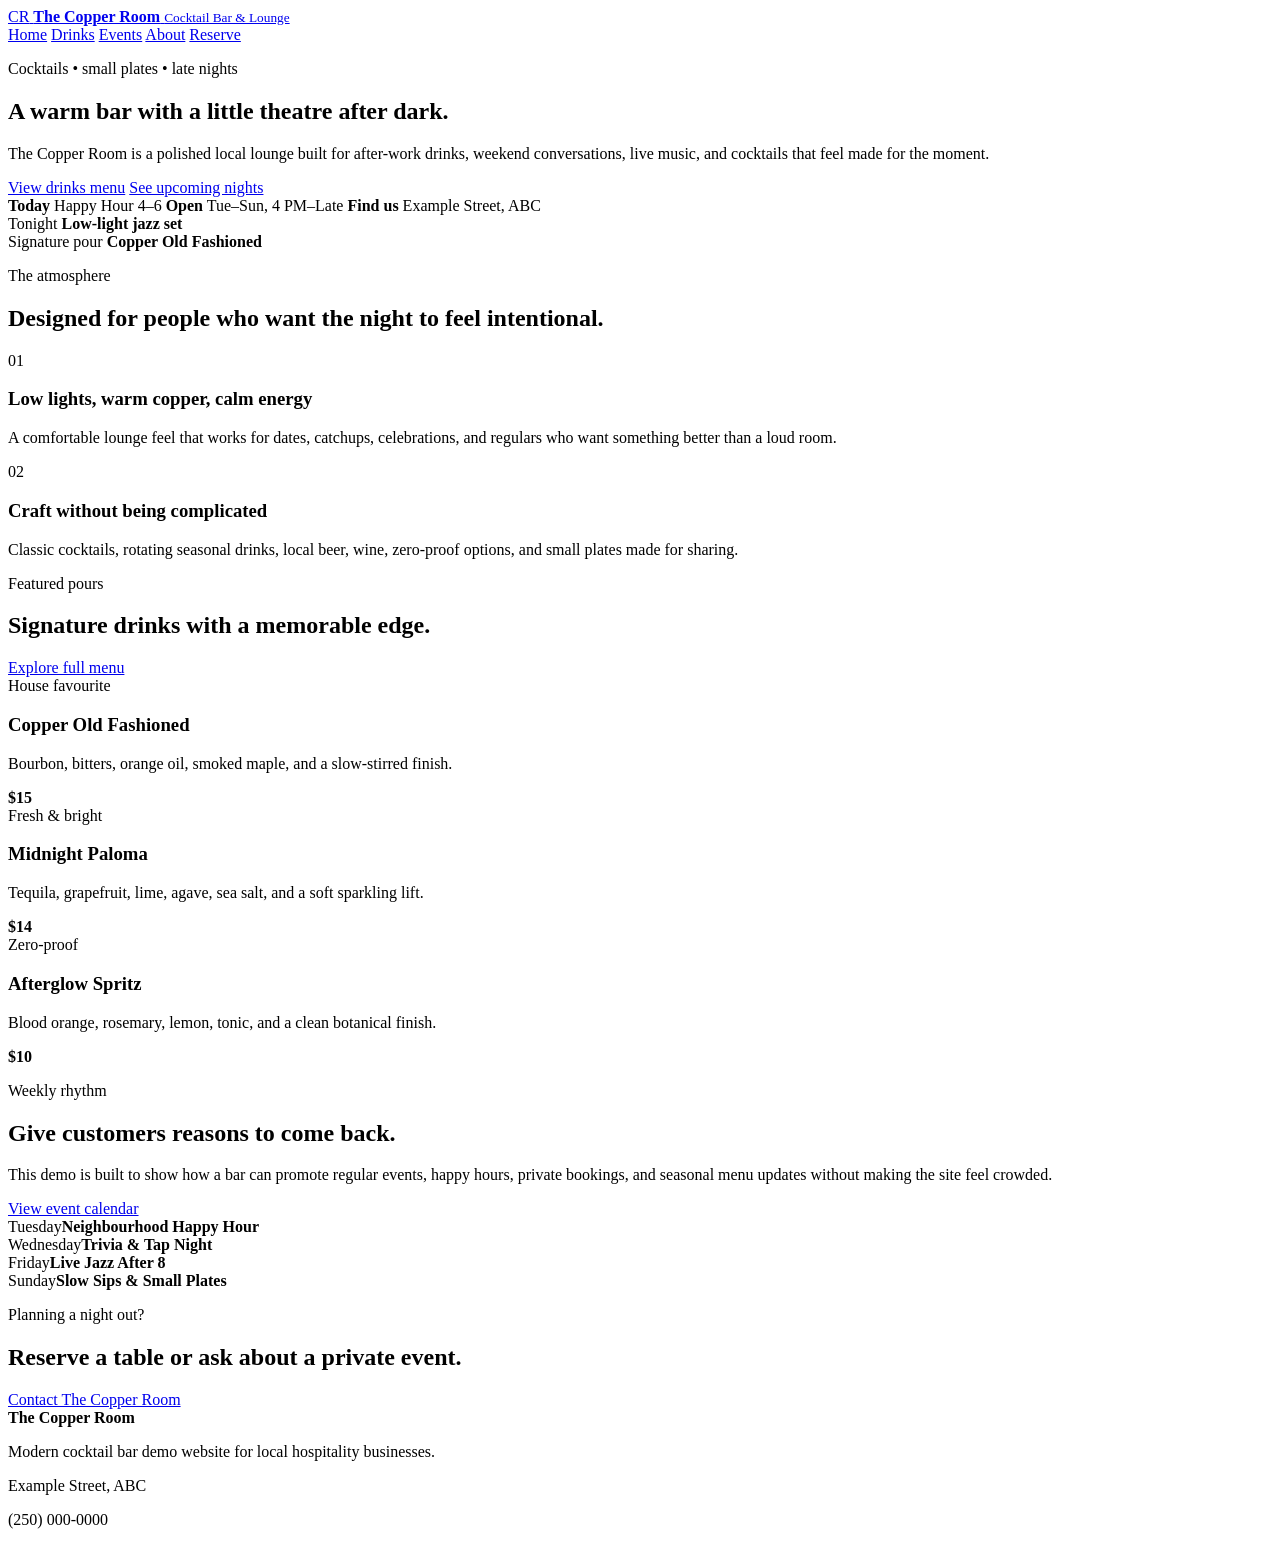
==== code/index.html @ e30a7b17 "Add files via upload" ====
<!DOCTYPE html>
<html lang="en">
<head>
    <meta charset="UTF-8">
    <meta name="viewport" content="width=device-width, initial-scale=1.0">
    <meta name="description" content="The Copper Room is a modern cocktail bar demo website template with drinks, events, reservations, and contact pages.">
    <title>The Copper Room | Cocktail Bar & Lounge</title>
    <link rel="stylesheet" href="css/style.css">
</head>
<body>
    <header class="site-header">
        <a class="brand" href="index.html" aria-label="The Copper Room home">
            <span class="brand-mark">CR</span>
            <span>
                <strong>The Copper Room</strong>
                <small>Cocktail Bar & Lounge</small>
            </span>
        </a>

        <nav class="main-nav" aria-label="Primary navigation">
            <a class="active" href="index.html">Home</a>
            <a href="drinks.html">Drinks</a>
            <a href="events.html">Events</a>
            <a href="about.html">About</a>
            <a class="nav-cta" href="contact.html">Reserve</a>
        </nav>
    </header>

    <main>
        <section class="hero home-hero">
            <div class="hero-copy reveal-up">
                <p class="eyebrow">Cocktails • small plates • late nights</p>
                <h1>A warm bar with a little theatre after dark.</h1>
                <p class="hero-text">The Copper Room is a polished local lounge built for after-work drinks, weekend conversations, live music, and cocktails that feel made for the moment.</p>
                <div class="hero-actions">
                    <a class="btn primary" href="drinks.html">View drinks menu</a>
                    <a class="btn ghost" href="events.html">See upcoming nights</a>
                </div>
                <div class="hero-strip" aria-label="Bar highlights">
                    <span><strong>Today</strong> Happy Hour 4–6</span>
                    <span><strong>Open</strong> Tue–Sun, 4 PM–Late</span>
                    <span><strong>Find us</strong> Example Street, ABC</span>
                </div>
            </div>

            <div class="hero-media reveal-up delay-1">
                <div class="image-panel tall" role="img" aria-label="A cocktail being prepared at a dimly lit bar"></div>
                <div class="floating-card top-card">
                    <span>Tonight</span>
                    <strong>Low-light jazz set</strong>
                </div>
                <div class="floating-card bottom-card">
                    <span>Signature pour</span>
                    <strong>Copper Old Fashioned</strong>
                </div>
            </div>
        </section>

        <section class="section mood-section">
            <div class="section-heading centered">
                <p class="eyebrow">The atmosphere</p>
                <h2>Designed for people who want the night to feel intentional.</h2>
            </div>
            <div class="mood-grid">
                <article class="mood-card large">
                    <span class="number">01</span>
                    <h3>Low lights, warm copper, calm energy</h3>
                    <p>A comfortable lounge feel that works for dates, catchups, celebrations, and regulars who want something better than a loud room.</p>
                </article>
                <article class="mood-card image image-one" aria-label="Bar seating and warm lights"></article>
                <article class="mood-card">
                    <span class="number">02</span>
                    <h3>Craft without being complicated</h3>
                    <p>Classic cocktails, rotating seasonal drinks, local beer, wine, zero-proof options, and small plates made for sharing.</p>
                </article>
                <article class="mood-card image image-two" aria-label="Cocktails on a bar table"></article>
            </div>
        </section>

        <section class="section feature-drinks">
            <div class="section-heading split-heading">
                <div>
                    <p class="eyebrow">Featured pours</p>
                    <h2>Signature drinks with a memorable edge.</h2>
                </div>
                <a class="text-link" href="drinks.html">Explore full menu</a>
            </div>
            <div class="drink-card-grid">
                <article class="drink-card">
                    <div class="drink-glow"></div>
                    <span class="menu-tag">House favourite</span>
                    <h3>Copper Old Fashioned</h3>
                    <p>Bourbon, bitters, orange oil, smoked maple, and a slow-stirred finish.</p>
                    <strong>$15</strong>
                </article>
                <article class="drink-card highlighted">
                    <div class="drink-glow"></div>
                    <span class="menu-tag">Fresh & bright</span>
                    <h3>Midnight Paloma</h3>
                    <p>Tequila, grapefruit, lime, agave, sea salt, and a soft sparkling lift.</p>
                    <strong>$14</strong>
                </article>
                <article class="drink-card">
                    <div class="drink-glow"></div>
                    <span class="menu-tag">Zero-proof</span>
                    <h3>Afterglow Spritz</h3>
                    <p>Blood orange, rosemary, lemon, tonic, and a clean botanical finish.</p>
                    <strong>$10</strong>
                </article>
            </div>
        </section>

        <section class="section split-showcase">
            <div class="showcase-copy">
                <p class="eyebrow">Weekly rhythm</p>
                <h2>Give customers reasons to come back.</h2>
                <p>This demo is built to show how a bar can promote regular events, happy hours, private bookings, and seasonal menu updates without making the site feel crowded.</p>
                <a class="btn primary" href="events.html">View event calendar</a>
            </div>
            <div class="schedule-board" aria-label="Weekly bar schedule">
                <div class="schedule-row"><span>Tuesday</span><strong>Neighbourhood Happy Hour</strong></div>
                <div class="schedule-row"><span>Wednesday</span><strong>Trivia & Tap Night</strong></div>
                <div class="schedule-row"><span>Friday</span><strong>Live Jazz After 8</strong></div>
                <div class="schedule-row"><span>Sunday</span><strong>Slow Sips & Small Plates</strong></div>
            </div>
        </section>

        <section class="cta-band">
            <div>
                <p class="eyebrow">Planning a night out?</p>
                <h2>Reserve a table or ask about a private event.</h2>
            </div>
            <a class="btn light" href="contact.html">Contact The Copper Room</a>
        </section>
    </main>

    <footer class="site-footer">
        <div>
            <strong>The Copper Room</strong>
            <p>Modern cocktail bar demo website for local hospitality businesses.</p>
        </div>
        <div>
            <p>Example Street, ABC</p>
            <p>(250) 000-0000</p>
        </div>
    </footer>
</body>
</html>
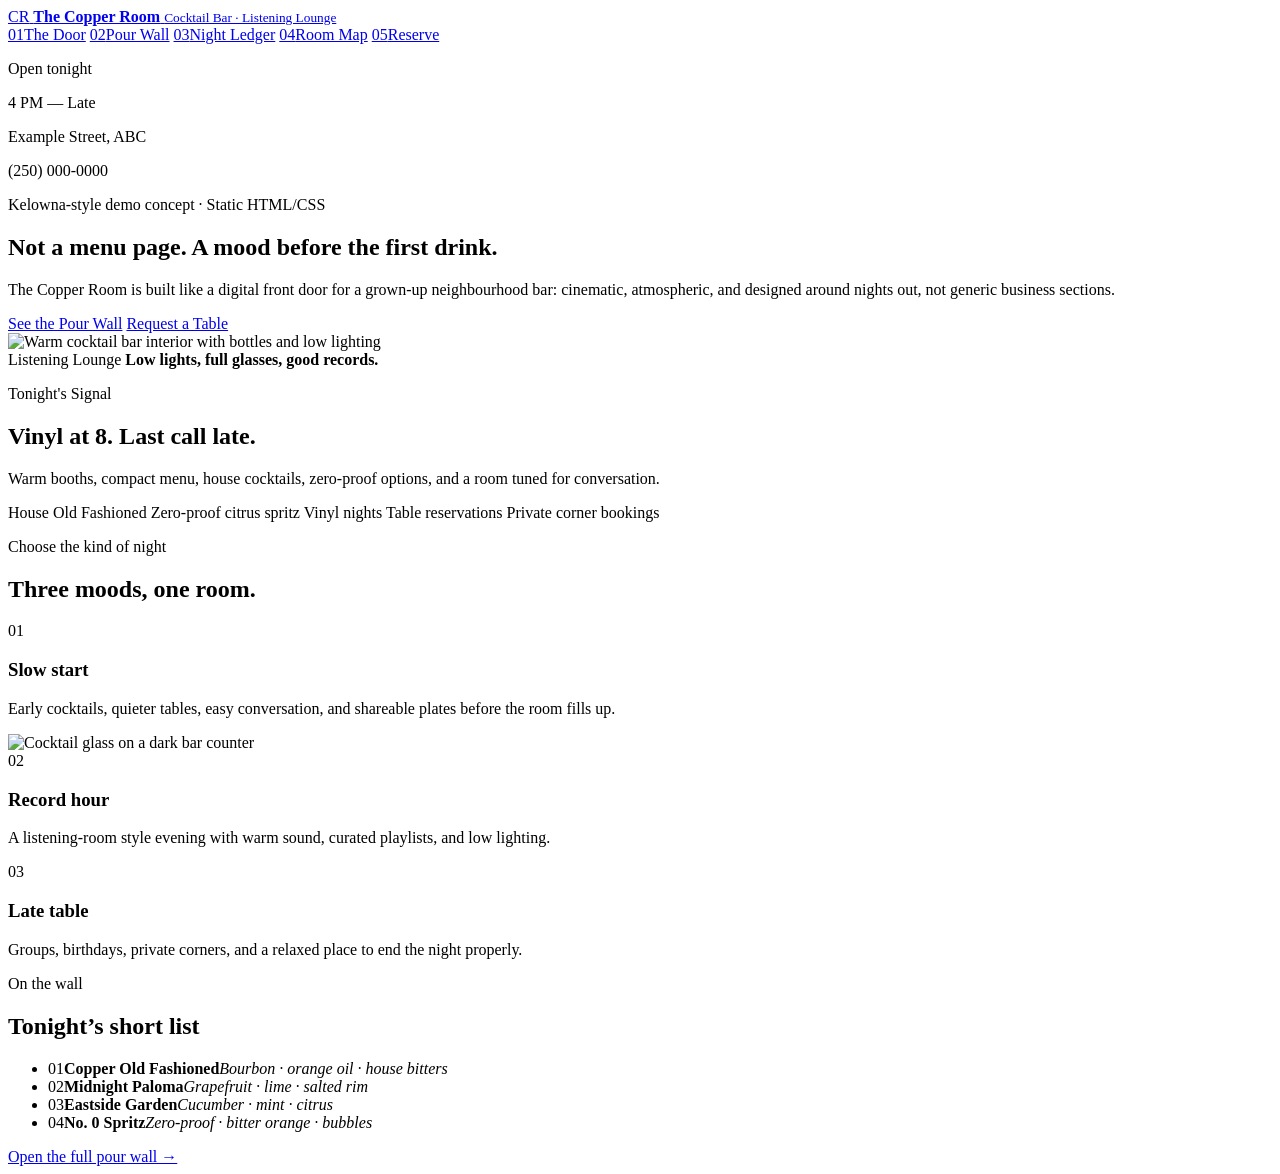
==== commit 3ed6d0ae: "Add files via upload" ====
--- a/code/index.html
+++ b/code/index.html
@@ -3,146 +3,117 @@
 <head>
     <meta charset="UTF-8">
     <meta name="viewport" content="width=device-width, initial-scale=1.0">
-    <meta name="description" content="The Copper Room is a modern cocktail bar demo website template with drinks, events, reservations, and contact pages.">
-    <title>The Copper Room | Cocktail Bar & Lounge</title>
-    <link rel="stylesheet" href="css/style.css">
+    <title>The Copper Room | Cocktail Bar & Listening Lounge</title>
+    <link rel="preconnect" href="https://fonts.googleapis.com">
+    <link rel="preconnect" href="https://fonts.gstatic.com" crossorigin>
+    <link href="https://fonts.googleapis.com/css2?family=Fraunces:opsz,wght@9..144,700;9..144,800&family=Space+Grotesk:wght@400;500;600;700&display=swap" rel="stylesheet">
+    <link rel="stylesheet" href="css/venue.css">
 </head>
 <body>
-    <header class="site-header">
-        <a class="brand" href="index.html" aria-label="The Copper Room home">
+    <aside class="side-rail">
+        <a class="brand-lockup" href="index.html" aria-label="The Copper Room home">
             <span class="brand-mark">CR</span>
             <span>
                 <strong>The Copper Room</strong>
-                <small>Cocktail Bar & Lounge</small>
+                <small>Cocktail Bar · Listening Lounge</small>
             </span>
         </a>
 
-        <nav class="main-nav" aria-label="Primary navigation">
-            <a class="active" href="index.html">Home</a>
-            <a href="drinks.html">Drinks</a>
-            <a href="events.html">Events</a>
-            <a href="about.html">About</a>
-            <a class="nav-cta" href="contact.html">Reserve</a>
+        <nav class="rail-nav" aria-label="Primary navigation">
+            <a class="active" href="index.html"><span>01</span>The Door</a>
+            <a href="wall.html"><span>02</span>Pour Wall</a>
+            <a href="calendar.html"><span>03</span>Night Ledger</a>
+            <a href="rooms.html"><span>04</span>Room Map</a>
+            <a href="reserve.html"><span>05</span>Reserve</a>
         </nav>
-    </header>
 
-    <main>
-        <section class="hero home-hero">
-            <div class="hero-copy reveal-up">
-                <p class="eyebrow">Cocktails • small plates • late nights</p>
-                <h1>A warm bar with a little theatre after dark.</h1>
-                <p class="hero-text">The Copper Room is a polished local lounge built for after-work drinks, weekend conversations, live music, and cocktails that feel made for the moment.</p>
-                <div class="hero-actions">
-                    <a class="btn primary" href="drinks.html">View drinks menu</a>
-                    <a class="btn ghost" href="events.html">See upcoming nights</a>
-                </div>
-                <div class="hero-strip" aria-label="Bar highlights">
-                    <span><strong>Today</strong> Happy Hour 4–6</span>
-                    <span><strong>Open</strong> Tue–Sun, 4 PM–Late</span>
-                    <span><strong>Find us</strong> Example Street, ABC</span>
+        <div class="rail-note">
+            <p class="eyebrow">Open tonight</p>
+            <p>4 PM — Late</p>
+            <p>Example Street, ABC</p>
+            <p>(250) 000-0000</p>
+        </div>
+    </aside>
+
+    <main class="site-main">
+        <section class="door-screen">
+            <div class="door-copy reveal-card">
+                <p class="kicker">Kelowna-style demo concept · Static HTML/CSS</p>
+                <h1>Not a menu page. A mood before the first drink.</h1>
+                <p class="lead">The Copper Room is built like a digital front door for a grown-up neighbourhood bar: cinematic, atmospheric, and designed around nights out, not generic business sections.</p>
+                <div class="door-actions">
+                    <a class="btn primary" href="wall.html">See the Pour Wall</a>
+                    <a class="btn ghost" href="reserve.html">Request a Table</a>
                 </div>
             </div>
 
-            <div class="hero-media reveal-up delay-1">
-                <div class="image-panel tall" role="img" aria-label="A cocktail being prepared at a dimly lit bar"></div>
-                <div class="floating-card top-card">
-                    <span>Tonight</span>
-                    <strong>Low-light jazz set</strong>
-                </div>
-                <div class="floating-card bottom-card">
-                    <span>Signature pour</span>
-                    <strong>Copper Old Fashioned</strong>
-                </div>
-            </div>
-        </section>
-
-        <section class="section mood-section">
-            <div class="section-heading centered">
-                <p class="eyebrow">The atmosphere</p>
-                <h2>Designed for people who want the night to feel intentional.</h2>
-            </div>
-            <div class="mood-grid">
-                <article class="mood-card large">
-                    <span class="number">01</span>
-                    <h3>Low lights, warm copper, calm energy</h3>
-                    <p>A comfortable lounge feel that works for dates, catchups, celebrations, and regulars who want something better than a loud room.</p>
+            <div class="poster-wall" aria-label="Bar atmosphere preview">
+                <article class="poster-card poster-photo">
+                    <img src="https://images.unsplash.com/photo-1514933651103-005eec06c04b?auto=format&fit=crop&w=1100&q=80" alt="Warm cocktail bar interior with bottles and low lighting">
+                    <div>
+                        <span>Listening Lounge</span>
+                        <strong>Low lights, full glasses, good records.</strong>
+                    </div>
                 </article>
-                <article class="mood-card image image-one" aria-label="Bar seating and warm lights"></article>
-                <article class="mood-card">
-                    <span class="number">02</span>
-                    <h3>Craft without being complicated</h3>
-                    <p>Classic cocktails, rotating seasonal drinks, local beer, wine, zero-proof options, and small plates made for sharing.</p>
-                </article>
-                <article class="mood-card image image-two" aria-label="Cocktails on a bar table"></article>
-            </div>
-        </section>
-
-        <section class="section feature-drinks">
-            <div class="section-heading split-heading">
-                <div>
-                    <p class="eyebrow">Featured pours</p>
-                    <h2>Signature drinks with a memorable edge.</h2>
-                </div>
-                <a class="text-link" href="drinks.html">Explore full menu</a>
-            </div>
-            <div class="drink-card-grid">
-                <article class="drink-card">
-                    <div class="drink-glow"></div>
-                    <span class="menu-tag">House favourite</span>
-                    <h3>Copper Old Fashioned</h3>
-                    <p>Bourbon, bitters, orange oil, smoked maple, and a slow-stirred finish.</p>
-                    <strong>$15</strong>
-                </article>
-                <article class="drink-card highlighted">
-                    <div class="drink-glow"></div>
-                    <span class="menu-tag">Fresh & bright</span>
-                    <h3>Midnight Paloma</h3>
-                    <p>Tequila, grapefruit, lime, agave, sea salt, and a soft sparkling lift.</p>
-                    <strong>$14</strong>
-                </article>
-                <article class="drink-card">
-                    <div class="drink-glow"></div>
-                    <span class="menu-tag">Zero-proof</span>
-                    <h3>Afterglow Spritz</h3>
-                    <p>Blood orange, rosemary, lemon, tonic, and a clean botanical finish.</p>
-                    <strong>$10</strong>
+                <article class="poster-card ticket-card">
+                    <span class="ticket-punch"></span>
+                    <p class="eyebrow">Tonight's Signal</p>
+                    <h2>Vinyl at 8. Last call late.</h2>
+                    <p>Warm booths, compact menu, house cocktails, zero-proof options, and a room tuned for conversation.</p>
                 </article>
             </div>
         </section>
 
-        <section class="section split-showcase">
-            <div class="showcase-copy">
-                <p class="eyebrow">Weekly rhythm</p>
-                <h2>Give customers reasons to come back.</h2>
-                <p>This demo is built to show how a bar can promote regular events, happy hours, private bookings, and seasonal menu updates without making the site feel crowded.</p>
-                <a class="btn primary" href="events.html">View event calendar</a>
+        <section class="marquee-strip" aria-label="Featured highlights">
+            <span>House Old Fashioned</span>
+            <span>Zero-proof citrus spritz</span>
+            <span>Vinyl nights</span>
+            <span>Table reservations</span>
+            <span>Private corner bookings</span>
+        </section>
+
+        <section class="night-picker section-pad">
+            <div class="section-heading skinny">
+                <p class="eyebrow">Choose the kind of night</p>
+                <h2>Three moods, one room.</h2>
             </div>
-            <div class="schedule-board" aria-label="Weekly bar schedule">
-                <div class="schedule-row"><span>Tuesday</span><strong>Neighbourhood Happy Hour</strong></div>
-                <div class="schedule-row"><span>Wednesday</span><strong>Trivia & Tap Night</strong></div>
-                <div class="schedule-row"><span>Friday</span><strong>Live Jazz After 8</strong></div>
-                <div class="schedule-row"><span>Sunday</span><strong>Slow Sips & Small Plates</strong></div>
+            <div class="mood-grid">
+                <article class="mood-tile tall">
+                    <span>01</span>
+                    <h3>Slow start</h3>
+                    <p>Early cocktails, quieter tables, easy conversation, and shareable plates before the room fills up.</p>
+                </article>
+                <article class="mood-tile image-tile">
+                    <img src="https://images.unsplash.com/photo-1605270012917-bf157c5a9541?auto=format&fit=crop&w=900&q=80" alt="Cocktail glass on a dark bar counter">
+                </article>
+                <article class="mood-tile wide">
+                    <span>02</span>
+                    <h3>Record hour</h3>
+                    <p>A listening-room style evening with warm sound, curated playlists, and low lighting.</p>
+                </article>
+                <article class="mood-tile">
+                    <span>03</span>
+                    <h3>Late table</h3>
+                    <p>Groups, birthdays, private corners, and a relaxed place to end the night properly.</p>
+                </article>
             </div>
         </section>
 
-        <section class="cta-band">
-            <div>
-                <p class="eyebrow">Planning a night out?</p>
-                <h2>Reserve a table or ask about a private event.</h2>
+        <section class="chalk-preview section-pad">
+            <div class="chalk-board">
+                <div>
+                    <p class="eyebrow">On the wall</p>
+                    <h2>Tonight’s short list</h2>
+                </div>
+                <ul>
+                    <li><span>01</span><strong>Copper Old Fashioned</strong><em>Bourbon · orange oil · house bitters</em></li>
+                    <li><span>02</span><strong>Midnight Paloma</strong><em>Grapefruit · lime · salted rim</em></li>
+                    <li><span>03</span><strong>Eastside Garden</strong><em>Cucumber · mint · citrus</em></li>
+                    <li><span>04</span><strong>No. 0 Spritz</strong><em>Zero-proof · bitter orange · bubbles</em></li>
+                </ul>
+                <a class="text-link" href="wall.html">Open the full pour wall →</a>
             </div>
-            <a class="btn light" href="contact.html">Contact The Copper Room</a>
         </section>
     </main>
-
-    <footer class="site-footer">
-        <div>
-            <strong>The Copper Room</strong>
-            <p>Modern cocktail bar demo website for local hospitality businesses.</p>
-        </div>
-        <div>
-            <p>Example Street, ABC</p>
-            <p>(250) 000-0000</p>
-        </div>
-    </footer>
 </body>
 </html>
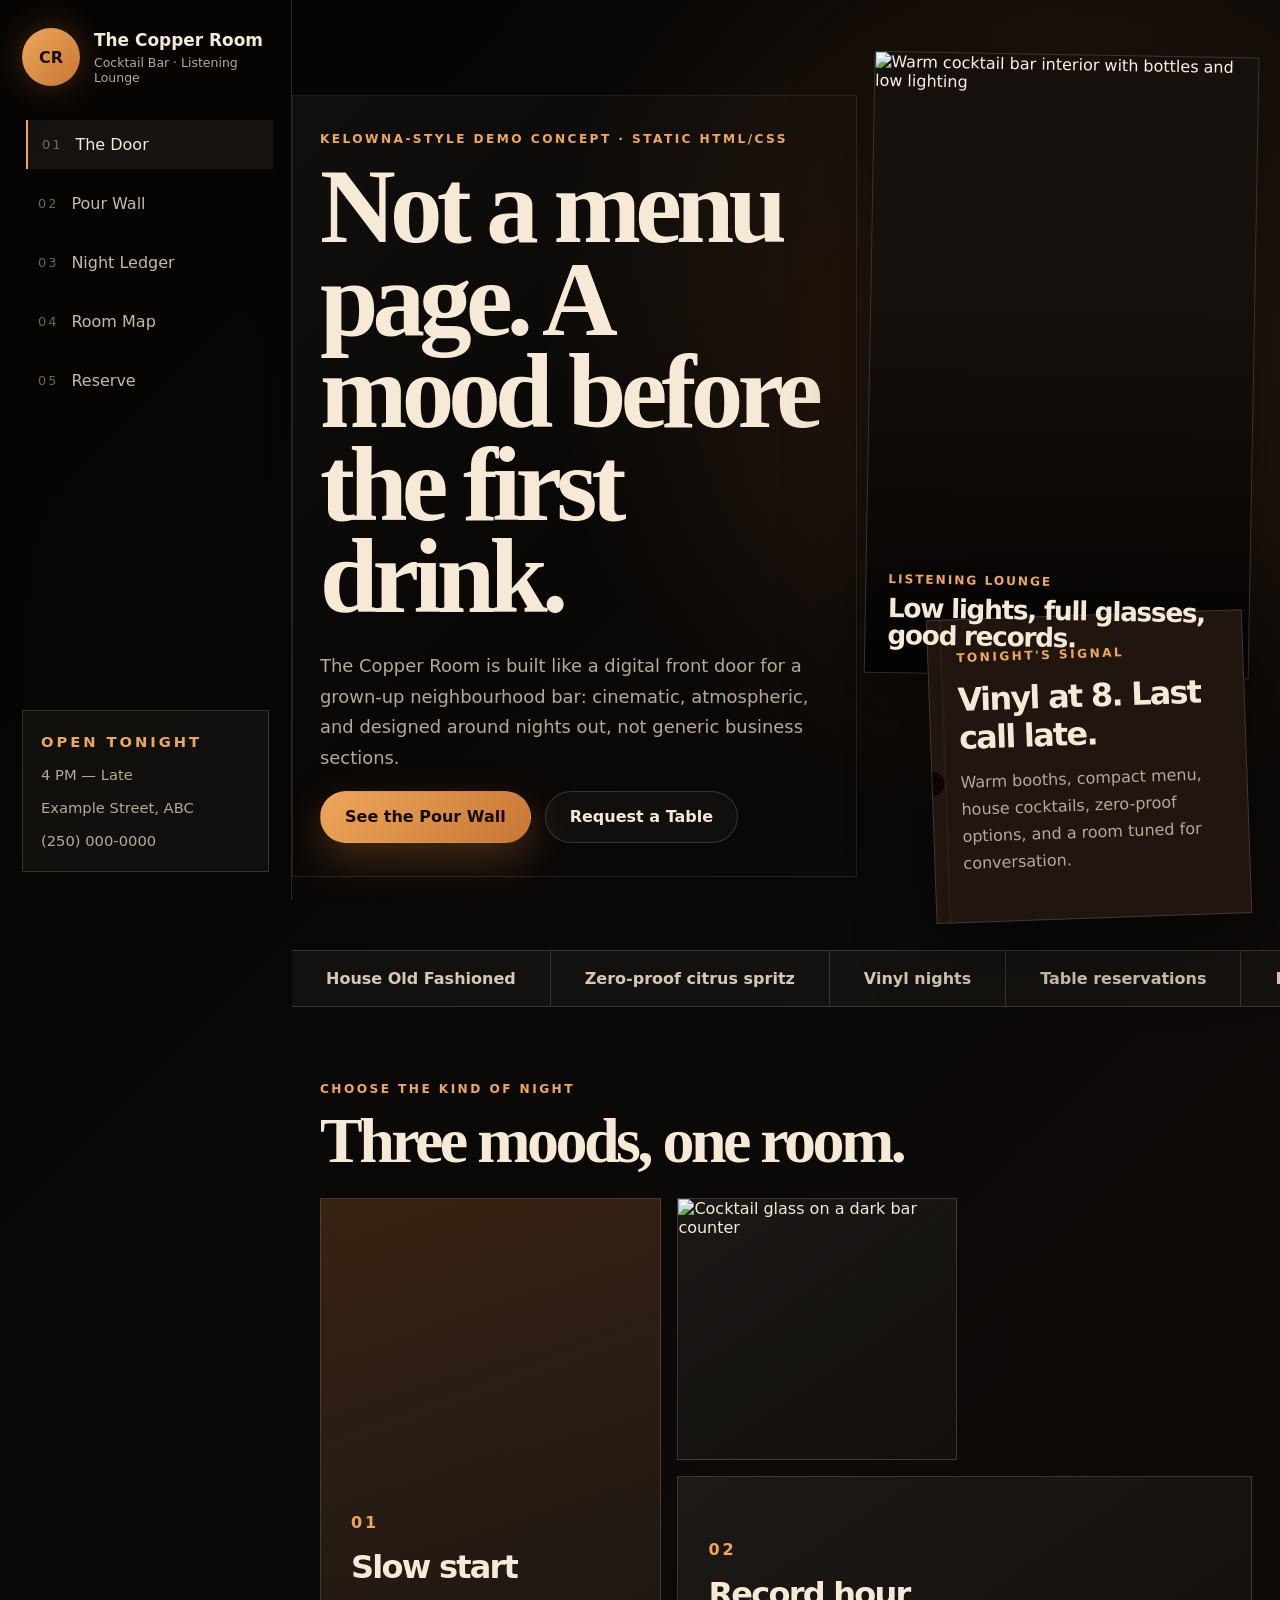
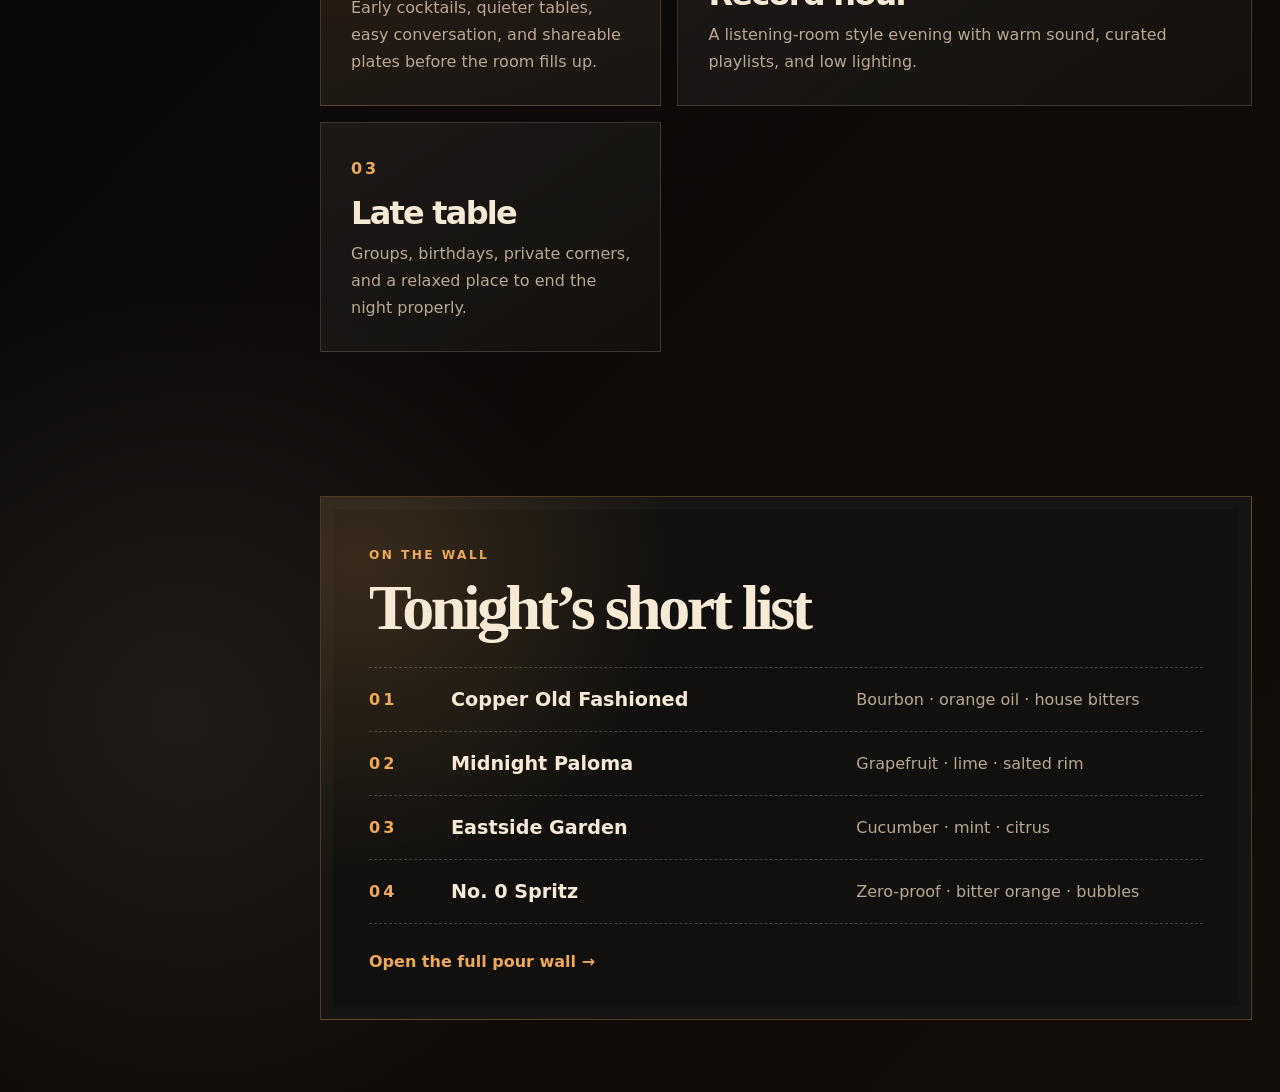
==== commit 6199332f: "Update index.html" ====
--- a/code/index.html
+++ b/code/index.html
@@ -1,5 +1,6 @@
 <!DOCTYPE html>
 <html lang="en">
+    <script src="js/venue.js"></script>
 <head>
     <meta charset="UTF-8">
     <meta name="viewport" content="width=device-width, initial-scale=1.0">
--- a/code/css/venue.css
+++ b/code/css/venue.css
@@ -0,0 +1,1027 @@
+:root {
+    --ink: #080706;
+    --ink-soft: #11100e;
+    --panel: #17110d;
+    --panel-2: #221713;
+    --copper: #c87534;
+    --copper-light: #eea85a;
+    --cream: #f6ead7;
+    --muted: #b8a894;
+    --line: rgba(246, 234, 215, 0.16);
+    --glow: rgba(200, 117, 52, 0.32);
+    --green: #62e487;
+    --max: 1180px;
+}
+
+* {
+    box-sizing: border-box;
+}
+
+html {
+    scroll-behavior: smooth;
+}
+
+body {
+    margin: 0;
+    min-height: 100vh;
+    background:
+        radial-gradient(circle at 82% 12%, rgba(200, 117, 52, 0.2), transparent 32rem),
+        radial-gradient(circle at 14% 86%, rgba(246, 234, 215, 0.08), transparent 28rem),
+        linear-gradient(135deg, #050403 0%, #0b0908 44%, #130d0a 100%);
+    color: var(--cream);
+    font-family: "Space Grotesk", system-ui, -apple-system, BlinkMacSystemFont, "Segoe UI", sans-serif;
+    overflow-x: hidden;
+}
+
+img {
+    max-width: 100%;
+    display: block;
+}
+
+a {
+    color: inherit;
+    text-decoration: none;
+}
+
+p {
+    color: var(--muted);
+    line-height: 1.7;
+}
+
+h1,
+h2,
+h3,
+p {
+    margin-top: 0;
+}
+
+h1,
+h2,
+h3 {
+    letter-spacing: -0.055em;
+}
+
+.side-rail {
+    position: fixed;
+    inset: 0 auto 0 0;
+    width: 292px;
+    padding: 28px 22px;
+    display: flex;
+    flex-direction: column;
+    gap: 34px;
+    background: rgba(8, 7, 6, 0.82);
+    backdrop-filter: blur(18px);
+    border-right: 1px solid var(--line);
+    z-index: 10;
+}
+
+.brand-lockup {
+    display: grid;
+    grid-template-columns: 58px 1fr;
+    align-items: center;
+    gap: 14px;
+}
+
+.brand-mark {
+    display: grid;
+    place-items: center;
+    width: 58px;
+    height: 58px;
+    border-radius: 50%;
+    color: #160d08;
+    background: linear-gradient(135deg, var(--copper-light), var(--copper));
+    font-weight: 900;
+    box-shadow: 0 0 34px var(--glow);
+}
+
+.brand-lockup strong {
+    display: block;
+    font-size: 1.06rem;
+}
+
+.brand-lockup small {
+    display: block;
+    margin-top: 5px;
+    color: var(--muted);
+    font-size: 0.78rem;
+}
+
+.rail-nav {
+    display: grid;
+    gap: 10px;
+}
+
+.rail-nav a {
+    display: flex;
+    align-items: center;
+    gap: 13px;
+    padding: 15px 14px;
+    border-left: 2px solid transparent;
+    color: #c7b9a6;
+    transition: 0.2s ease;
+}
+
+.rail-nav a span {
+    color: rgba(246, 234, 215, 0.42);
+    font-size: 0.8rem;
+    letter-spacing: 0.16em;
+}
+
+.rail-nav a:hover,
+.rail-nav a.active {
+    color: var(--cream);
+    background: rgba(246, 234, 215, 0.06);
+    border-left-color: var(--copper-light);
+    transform: translateX(4px);
+}
+
+.rail-note {
+    margin-top: auto;
+    padding: 18px;
+    border: 1px solid var(--line);
+    background: rgba(246, 234, 215, 0.04);
+}
+
+.rail-note p {
+    margin-bottom: 8px;
+    font-size: 0.92rem;
+}
+
+.rail-note p:last-child {
+    margin-bottom: 0;
+}
+
+.site-main {
+    margin-left: 292px;
+    min-height: 100vh;
+}
+
+.section-pad {
+    width: min(var(--max), calc(100% - 56px));
+    margin-inline: auto;
+    padding-block: 72px;
+}
+
+.door-screen {
+    width: min(1320px, calc(100% - 56px));
+    min-height: 100vh;
+    margin-inline: auto;
+    padding: 54px 0 32px;
+    display: grid;
+    grid-template-columns: minmax(0, 0.95fr) minmax(360px, 0.72fr);
+    align-items: center;
+    gap: 38px;
+}
+
+.reveal-card {
+    position: relative;
+}
+
+.reveal-card::before {
+    content: "";
+    position: absolute;
+    inset: -34px -28px;
+    border: 1px solid rgba(246, 234, 215, 0.09);
+    background: linear-gradient(135deg, rgba(246, 234, 215, 0.045), transparent 54%);
+    z-index: -1;
+}
+
+.kicker,
+.eyebrow {
+    color: var(--copper-light);
+    text-transform: uppercase;
+    letter-spacing: 0.2em;
+    font-size: 0.76rem;
+    font-weight: 800;
+}
+
+.door-copy h1,
+.page-intro h1 {
+    font-family: "Fraunces", serif;
+    font-size: clamp(3.7rem, 8.2vw, 8.6rem);
+    line-height: 0.88;
+    margin-bottom: 28px;
+    max-width: 980px;
+}
+
+.lead {
+    font-size: clamp(1.08rem, 1.4vw, 1.35rem);
+    max-width: 760px;
+}
+
+.door-actions,
+.feature-band {
+    display: flex;
+    align-items: center;
+    gap: 14px;
+    flex-wrap: wrap;
+}
+
+.btn,
+.guest-card button {
+    display: inline-flex;
+    justify-content: center;
+    align-items: center;
+    min-height: 52px;
+    padding: 0 24px;
+    border-radius: 999px;
+    font-weight: 900;
+    border: 1px solid transparent;
+    cursor: pointer;
+}
+
+.btn.primary,
+.guest-card button {
+    background: linear-gradient(135deg, var(--copper-light), var(--copper));
+    color: #130b07;
+    box-shadow: 0 16px 40px var(--glow);
+}
+
+.btn.ghost {
+    border-color: var(--line);
+    color: var(--cream);
+    background: rgba(255, 255, 255, 0.03);
+}
+
+.poster-wall {
+    position: relative;
+    display: grid;
+    gap: 18px;
+    transform: rotate(1deg);
+}
+
+.poster-card {
+    overflow: hidden;
+    border: 1px solid var(--line);
+    background: var(--panel);
+    box-shadow: 0 24px 80px rgba(0, 0, 0, 0.45);
+}
+
+.poster-photo {
+    min-height: 520px;
+    position: relative;
+}
+
+.poster-photo img {
+    width: 100%;
+    height: 620px;
+    object-fit: cover;
+    filter: contrast(1.06) saturate(0.8);
+}
+
+.poster-photo::after {
+    content: "";
+    position: absolute;
+    inset: 0;
+    background: linear-gradient(180deg, transparent 34%, rgba(0, 0, 0, 0.8));
+}
+
+.poster-photo div {
+    position: absolute;
+    left: 22px;
+    right: 22px;
+    bottom: 24px;
+    z-index: 1;
+}
+
+.poster-photo span {
+    color: var(--copper-light);
+    text-transform: uppercase;
+    letter-spacing: 0.16em;
+    font-size: 0.76rem;
+    font-weight: 800;
+}
+
+.poster-photo strong {
+    display: block;
+    margin-top: 8px;
+    font-size: 1.65rem;
+    line-height: 1;
+    letter-spacing: -0.05em;
+}
+
+.ticket-card {
+    width: 82%;
+    margin-left: auto;
+    margin-top: -80px;
+    padding: 28px;
+    position: relative;
+    transform: rotate(-3deg);
+    background:
+        linear-gradient(90deg, transparent 12px, rgba(246, 234, 215, 0.09) 13px, transparent 14px),
+        #211510;
+}
+
+.ticket-card h2 {
+    font-size: 2rem;
+    margin-bottom: 12px;
+}
+
+.ticket-punch {
+    width: 24px;
+    height: 24px;
+    border-radius: 50%;
+    position: absolute;
+    left: -12px;
+    top: 50%;
+    background: var(--ink);
+}
+
+.marquee-strip {
+    border-block: 1px solid var(--line);
+    display: flex;
+    gap: 0;
+    overflow-x: auto;
+    scrollbar-width: none;
+    background: rgba(246, 234, 215, 0.035);
+}
+
+.marquee-strip::-webkit-scrollbar {
+    display: none;
+}
+
+.marquee-strip span {
+    padding: 18px 34px;
+    white-space: nowrap;
+    border-right: 1px solid var(--line);
+    color: #d6c7b6;
+    font-weight: 700;
+}
+
+.section-heading h2,
+.chalk-board h2,
+.tap-board h2,
+.feature-copy h2,
+.texture-copy h2,
+.map-placeholder h2 {
+    font-family: "Fraunces", serif;
+    font-size: clamp(2.4rem, 5vw, 5rem);
+    line-height: 0.95;
+    margin-bottom: 16px;
+}
+
+.section-heading.skinny {
+    max-width: 620px;
+    margin-bottom: 26px;
+}
+
+.mood-grid {
+    display: grid;
+    grid-template-columns: 1.1fr 0.9fr 0.9fr;
+    grid-auto-rows: minmax(230px, auto);
+    gap: 16px;
+}
+
+.mood-tile {
+    padding: 30px;
+    border: 1px solid var(--line);
+    background: linear-gradient(145deg, rgba(246, 234, 215, 0.07), rgba(246, 234, 215, 0.02));
+    position: relative;
+    min-height: 230px;
+    display: flex;
+    flex-direction: column;
+    justify-content: flex-end;
+}
+
+.mood-tile span,
+.zone span {
+    color: var(--copper-light);
+    font-weight: 900;
+    letter-spacing: 0.18em;
+}
+
+.mood-tile h3 {
+    font-size: 2rem;
+    margin: 16px 0 8px;
+}
+
+.mood-tile p {
+    margin-bottom: 0;
+}
+
+.mood-tile.tall {
+    grid-row: span 2;
+    background: linear-gradient(160deg, rgba(200, 117, 52, 0.24), rgba(246, 234, 215, 0.05));
+}
+
+.mood-tile.wide {
+    grid-column: span 2;
+}
+
+.image-tile {
+    padding: 0;
+    overflow: hidden;
+}
+
+.image-tile img {
+    width: 100%;
+    height: 100%;
+    object-fit: cover;
+    min-height: 260px;
+}
+
+.chalk-board {
+    border: 1px solid rgba(238, 168, 90, 0.28);
+    padding: clamp(24px, 5vw, 48px);
+    background:
+        radial-gradient(circle at 4% 12%, rgba(238, 168, 90, 0.18), transparent 20rem),
+        #11100e;
+    box-shadow: inset 0 0 0 12px rgba(255, 255, 255, 0.018);
+}
+
+.chalk-board ul {
+    list-style: none;
+    padding: 0;
+    margin: 28px 0;
+    display: grid;
+    gap: 0;
+}
+
+.chalk-board li {
+    display: grid;
+    grid-template-columns: 62px minmax(180px, 1fr) minmax(220px, 0.9fr);
+    gap: 20px;
+    align-items: center;
+    padding: 20px 0;
+    border-top: 1px dashed rgba(246, 234, 215, 0.22);
+}
+
+.chalk-board li:last-child {
+    border-bottom: 1px dashed rgba(246, 234, 215, 0.22);
+}
+
+.chalk-board li span {
+    color: var(--copper-light);
+    letter-spacing: 0.2em;
+    font-weight: 900;
+}
+
+.chalk-board li strong {
+    font-size: 1.2rem;
+}
+
+.chalk-board li em {
+    color: var(--muted);
+    font-style: normal;
+}
+
+.text-link {
+    color: var(--copper-light);
+    font-weight: 900;
+}
+
+.page-intro {
+    width: min(var(--max), calc(100% - 56px));
+    margin-inline: auto;
+    padding: 90px 0 22px;
+}
+
+.page-intro h1 {
+    font-size: clamp(3.2rem, 7vw, 7rem);
+    max-width: 1080px;
+}
+
+.shelf-layout {
+    display: grid;
+    grid-template-columns: 240px 1fr;
+    gap: 24px;
+    align-items: stretch;
+}
+
+.shelf-label {
+    border: 1px solid var(--line);
+    padding: 28px;
+    background: rgba(246, 234, 215, 0.04);
+    display: flex;
+    flex-direction: column;
+    justify-content: space-between;
+}
+
+.shelf-label p {
+    text-transform: uppercase;
+    letter-spacing: 0.16em;
+    color: var(--copper-light);
+    font-weight: 800;
+}
+
+.shelf-label strong {
+    font-family: "Fraunces", serif;
+    font-size: 2.8rem;
+    line-height: 0.9;
+}
+
+.shelf-items {
+    display: grid;
+    gap: 14px;
+}
+
+.bottle-card {
+    display: grid;
+    grid-template-columns: 70px 1fr auto;
+    gap: 20px;
+    align-items: center;
+    padding: 22px;
+    border: 1px solid var(--line);
+    background: linear-gradient(90deg, rgba(200, 117, 52, 0.13), rgba(255, 255, 255, 0.025));
+}
+
+.bottle-card h2 {
+    font-size: 1.45rem;
+    margin-bottom: 4px;
+}
+
+.bottle-card p {
+    margin-bottom: 0;
+}
+
+.bottle-card > strong {
+    color: var(--copper-light);
+    font-size: 1.25rem;
+}
+
+.bottle-shape {
+    width: 36px;
+    height: 88px;
+    margin-inline: auto;
+    border: 1px solid rgba(238, 168, 90, 0.55);
+    border-radius: 14px 14px 8px 8px;
+    background: linear-gradient(180deg, rgba(238, 168, 90, 0.3), rgba(238, 168, 90, 0.05));
+    position: relative;
+}
+
+.bottle-shape::before {
+    content: "";
+    position: absolute;
+    width: 18px;
+    height: 22px;
+    left: 50%;
+    top: -22px;
+    transform: translateX(-50%);
+    border: 1px solid rgba(238, 168, 90, 0.55);
+    border-bottom: 0;
+    border-radius: 8px 8px 0 0;
+}
+
+.bottle-shape.short {
+    height: 62px;
+}
+
+.bottle-shape.tall {
+    height: 104px;
+}
+
+.pour-columns {
+    display: grid;
+    grid-template-columns: repeat(3, 1fr);
+    gap: 18px;
+}
+
+.tap-board {
+    min-height: 440px;
+    padding: 30px;
+    border: 1px solid var(--line);
+    background: #19100c;
+    display: flex;
+    flex-direction: column;
+}
+
+.tap-board.inverted {
+    background: var(--copper);
+    color: #160d08;
+}
+
+.tap-board.inverted p,
+.tap-board.inverted .eyebrow {
+    color: rgba(22, 13, 8, 0.68);
+}
+
+.tap-board.clean {
+    background: rgba(246, 234, 215, 0.92);
+    color: #160d08;
+}
+
+.tap-board.clean p,
+.tap-board.clean .eyebrow {
+    color: rgba(22, 13, 8, 0.68);
+}
+
+.line-list,
+.receipt-menu {
+    margin: auto 0 0;
+    padding: 0;
+    list-style: none;
+}
+
+.line-list li,
+.receipt-menu p {
+    display: flex;
+    justify-content: space-between;
+    gap: 20px;
+    padding: 15px 0;
+    border-bottom: 1px solid rgba(128, 83, 48, 0.36);
+}
+
+.line-list li span,
+.receipt-menu span {
+    color: inherit;
+}
+
+.receipt-menu {
+    border: 1px solid var(--line);
+    padding: 22px 28px;
+    background: rgba(246, 234, 215, 0.06);
+    max-width: 800px;
+}
+
+.receipt-menu p {
+    margin: 0;
+}
+
+.ledger {
+    display: grid;
+    gap: 14px;
+}
+
+.ledger-row {
+    display: grid;
+    grid-template-columns: 110px 1fr auto;
+    gap: 24px;
+    align-items: center;
+    padding: 24px;
+    border: 1px solid var(--line);
+    background: rgba(246, 234, 215, 0.04);
+}
+
+.ledger-row.highlight {
+    background: linear-gradient(135deg, rgba(200, 117, 52, 0.28), rgba(246, 234, 215, 0.05));
+}
+
+.date-stamp {
+    display: grid;
+    place-items: center;
+    width: 90px;
+    height: 90px;
+    border: 1px solid rgba(238, 168, 90, 0.48);
+    border-radius: 50%;
+    color: var(--copper-light);
+    font-weight: 900;
+    letter-spacing: 0.16em;
+}
+
+.ledger-row h2 {
+    font-size: 1.8rem;
+    margin-bottom: 8px;
+}
+
+.ledger-row p {
+    margin-bottom: 0;
+}
+
+.ledger-row a {
+    color: var(--copper-light);
+    font-weight: 900;
+    white-space: nowrap;
+}
+
+.feature-band {
+    justify-content: space-between;
+    padding: 40px;
+    border: 1px solid var(--line);
+    background: rgba(246, 234, 215, 0.06);
+    margin-bottom: 72px;
+}
+
+.feature-copy {
+    max-width: 750px;
+}
+
+.floorplan {
+    display: grid;
+    grid-template-columns: 1fr 1fr 0.82fr;
+    grid-template-rows: 240px 240px;
+    gap: 16px;
+    min-height: 520px;
+}
+
+.zone {
+    padding: 28px;
+    border: 1px solid var(--line);
+    background: rgba(246, 234, 215, 0.04);
+    display: flex;
+    flex-direction: column;
+    justify-content: flex-end;
+}
+
+.zone h2 {
+    font-size: 2rem;
+    margin: 18px 0 8px;
+}
+
+.zone p {
+    margin-bottom: 0;
+}
+
+.bar-zone {
+    grid-row: span 2;
+    background: linear-gradient(180deg, rgba(200, 117, 52, 0.22), rgba(246, 234, 215, 0.04));
+}
+
+.booth-zone {
+    grid-column: span 2;
+}
+
+.sound-zone {
+    background: #25140e;
+}
+
+.group-zone {
+    background: rgba(246, 234, 215, 0.09);
+}
+
+.texture-story,
+.booking-layout {
+    display: grid;
+    grid-template-columns: 0.92fr 1fr;
+    gap: 28px;
+    align-items: center;
+}
+
+.texture-image {
+    border: 1px solid var(--line);
+    padding: 10px;
+    transform: rotate(-2deg);
+    background: rgba(255, 255, 255, 0.03);
+}
+
+.texture-image img {
+    width: 100%;
+    height: 560px;
+    object-fit: cover;
+}
+
+.texture-copy {
+    padding: clamp(24px, 4vw, 52px);
+    border: 1px solid var(--line);
+    background: rgba(246, 234, 215, 0.05);
+}
+
+.guest-card {
+    padding: clamp(24px, 4vw, 42px);
+    border: 1px solid rgba(238, 168, 90, 0.34);
+    background:
+        linear-gradient(90deg, transparent 18px, rgba(246, 234, 215, 0.06) 19px, transparent 20px),
+        #16100d;
+}
+
+.form-topline {
+    display: flex;
+    justify-content: space-between;
+    gap: 20px;
+    color: var(--copper-light);
+    text-transform: uppercase;
+    letter-spacing: 0.18em;
+    font-weight: 900;
+    margin-bottom: 24px;
+}
+
+label {
+    display: grid;
+    gap: 8px;
+    color: var(--cream);
+    font-weight: 800;
+    margin-bottom: 18px;
+}
+
+input,
+select,
+textarea {
+    width: 100%;
+    border: 1px solid var(--line);
+    background: rgba(255, 255, 255, 0.04);
+    color: var(--cream);
+    border-radius: 0;
+    padding: 15px 14px;
+    font: inherit;
+}
+
+textarea {
+    resize: vertical;
+}
+
+.form-row {
+    display: grid;
+    grid-template-columns: 1fr 1fr;
+    gap: 16px;
+}
+
+.guest-card button {
+    width: 100%;
+    border: 0;
+    font-size: 1rem;
+}
+
+.form-disclaimer {
+    margin: 16px 0 0;
+    font-size: 0.88rem;
+}
+
+.visit-stack {
+    display: grid;
+    gap: 16px;
+}
+
+.visit-stack article {
+    padding: 28px;
+    border: 1px solid var(--line);
+    background: rgba(246, 234, 215, 0.05);
+}
+
+.visit-stack h2 {
+    font-size: 2rem;
+    margin-bottom: 8px;
+}
+
+.visit-stack p:last-child {
+    margin-bottom: 0;
+}
+
+.map-placeholder {
+    min-height: 340px;
+    display: grid;
+    place-items: center;
+    text-align: center;
+    border: 1px dashed rgba(238, 168, 90, 0.42);
+    margin-bottom: 72px;
+    background:
+        linear-gradient(45deg, rgba(255, 255, 255, 0.03) 25%, transparent 25%),
+        linear-gradient(-45deg, rgba(255, 255, 255, 0.03) 25%, transparent 25%),
+        rgba(246, 234, 215, 0.035);
+    background-size: 30px 30px;
+}
+
+@media (max-width: 1040px) {
+    .side-rail {
+        position: sticky;
+        top: 0;
+        width: 100%;
+        height: auto;
+        padding: 16px;
+        gap: 14px;
+        border-right: 0;
+        border-bottom: 1px solid var(--line);
+    }
+
+    .rail-note {
+        display: none;
+    }
+
+    .brand-lockup {
+        grid-template-columns: 46px 1fr;
+    }
+
+    .brand-mark {
+        width: 46px;
+        height: 46px;
+    }
+
+    .rail-nav {
+        display: flex;
+        overflow-x: auto;
+        gap: 8px;
+        padding-bottom: 4px;
+    }
+
+    .rail-nav a {
+        white-space: nowrap;
+        padding: 11px 12px;
+        border-left: 0;
+        border-bottom: 2px solid transparent;
+    }
+
+    .rail-nav a:hover,
+    .rail-nav a.active {
+        transform: none;
+        border-left-color: transparent;
+        border-bottom-color: var(--copper-light);
+    }
+
+    .site-main {
+        margin-left: 0;
+    }
+
+    .door-screen,
+    .texture-story,
+    .booking-layout,
+    .shelf-layout {
+        grid-template-columns: 1fr;
+    }
+
+    .door-screen {
+        min-height: auto;
+        padding-top: 46px;
+    }
+
+    .poster-wall {
+        transform: none;
+    }
+
+    .poster-photo,
+    .poster-photo img {
+        min-height: 420px;
+        height: 420px;
+    }
+
+    .pour-columns,
+    .floorplan {
+        grid-template-columns: 1fr 1fr;
+    }
+
+    .floorplan {
+        grid-template-rows: auto;
+    }
+
+    .bar-zone,
+    .booth-zone {
+        grid-row: auto;
+        grid-column: auto;
+    }
+}
+
+@media (max-width: 760px) {
+    .section-pad,
+    .door-screen,
+    .page-intro {
+        width: min(100% - 32px, var(--max));
+    }
+
+    .door-copy h1,
+    .page-intro h1 {
+        font-size: clamp(3rem, 17vw, 5.4rem);
+    }
+
+    .reveal-card::before {
+        display: none;
+    }
+
+    .ticket-card {
+        width: 94%;
+        margin-top: -46px;
+    }
+
+    .mood-grid,
+    .pour-columns,
+    .floorplan {
+        grid-template-columns: 1fr;
+    }
+
+    .mood-tile.tall,
+    .mood-tile.wide {
+        grid-row: auto;
+        grid-column: auto;
+    }
+
+    .chalk-board li,
+    .ledger-row,
+    .bottle-card {
+        grid-template-columns: 1fr;
+    }
+
+    .ledger-row a {
+        white-space: normal;
+    }
+
+    .date-stamp {
+        width: 74px;
+        height: 74px;
+    }
+
+    .form-row {
+        grid-template-columns: 1fr;
+        gap: 0;
+    }
+
+    .texture-image img {
+        height: 360px;
+    }
+
+    .feature-band {
+        padding: 26px;
+    }
+}
+
+@media (max-width: 440px) {
+    .brand-lockup small,
+    .rail-nav a span {
+        display: none;
+    }
+
+    .rail-nav a {
+        font-size: 0.92rem;
+    }
+
+    .poster-photo,
+    .poster-photo img {
+        height: 360px;
+        min-height: 360px;
+    }
+}
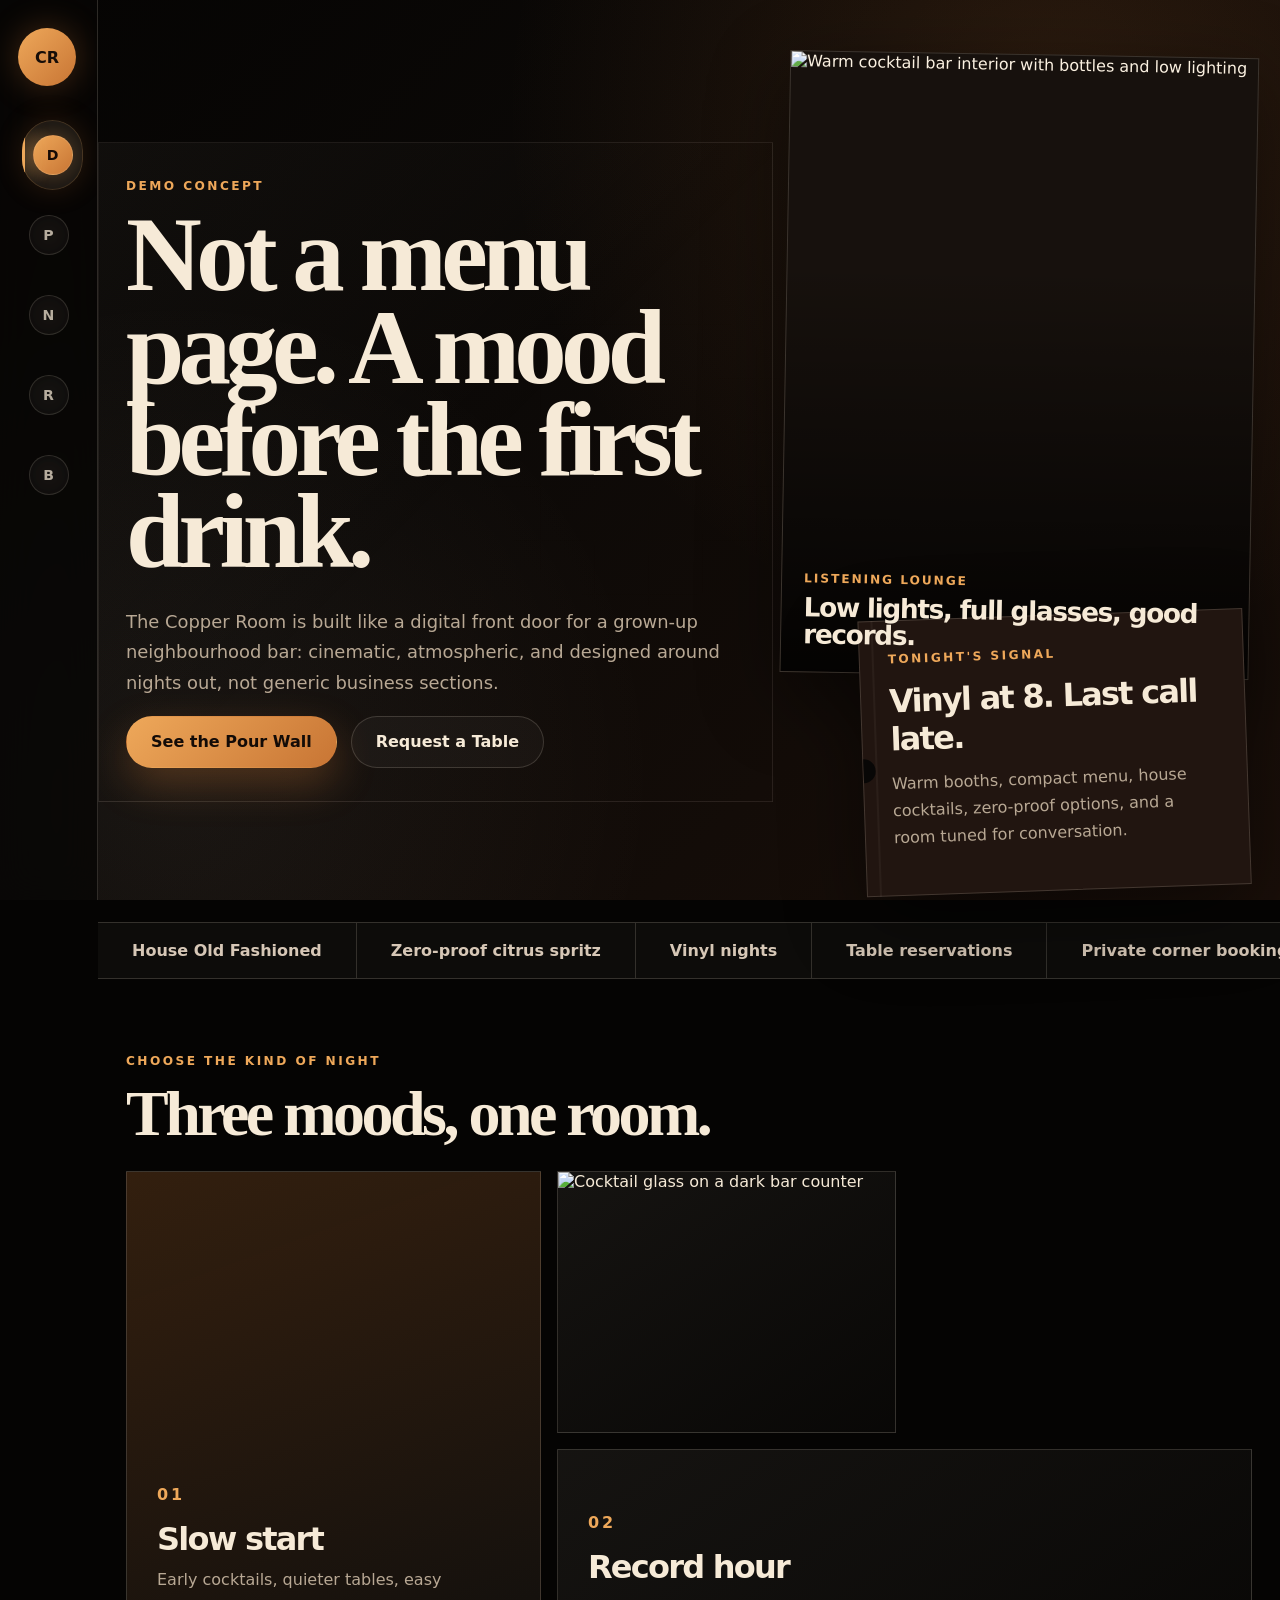
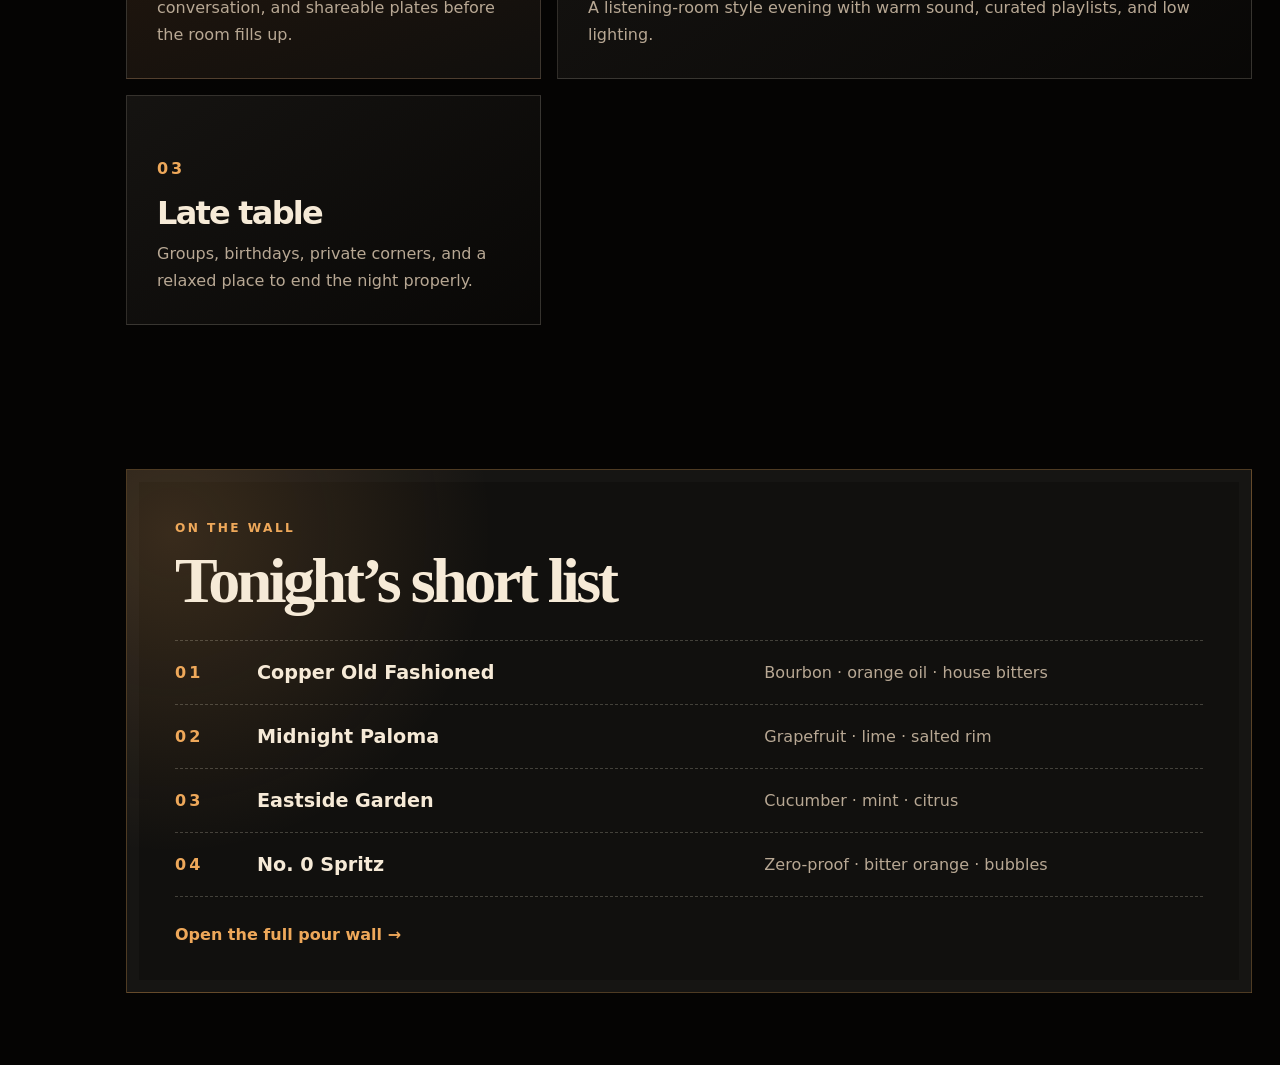
==== commit a98bd222: "Remove specific project description from index.html" ====
--- a/code/index.html
+++ b/code/index.html
@@ -39,7 +39,7 @@
     <main class="site-main">
         <section class="door-screen">
             <div class="door-copy reveal-card">
-                <p class="kicker">Kelowna-style demo concept · Static HTML/CSS</p>
+                <p class="kicker"> demo concept </p>
                 <h1>Not a menu page. A mood before the first drink.</h1>
                 <p class="lead">The Copper Room is built like a digital front door for a grown-up neighbourhood bar: cinematic, atmospheric, and designed around nights out, not generic business sections.</p>
                 <div class="door-actions">
--- a/code/css/venue.css
+++ b/code/css/venue.css
@@ -1025,3 +1025,406 @@
         min-height: 360px;
     }
 }
+/* =========================================================
+   V3.1 upgrades: scroll-reactive background + living sidebar
+   ========================================================= */
+
+html {
+    background: #050403;
+}
+
+body {
+    position: relative;
+    isolation: isolate;
+    background: #050403;
+}
+
+body::before {
+    content: "";
+    position: fixed;
+    inset: 0;
+    z-index: -1;
+    pointer-events: none;
+    background:
+        radial-gradient(circle at var(--bg-x, 82%) var(--bg-y, 12%), rgba(200, 117, 52, var(--bg-copper, 0.18)), transparent 34rem),
+        radial-gradient(circle at var(--bg-x2, 14%) var(--bg-y2, 86%), rgba(246, 234, 215, var(--bg-cream, 0.08)), transparent 30rem),
+        linear-gradient(var(--bg-angle, 135deg), #050403 0%, #0c0907 42%, #1a0f09 100%);
+    transition: background 0.25s linear;
+}
+
+body::after {
+    content: "";
+    position: fixed;
+    inset: 0;
+    z-index: -1;
+    pointer-events: none;
+    opacity: 0.16;
+    background-image:
+        linear-gradient(rgba(246, 234, 215, 0.035) 1px, transparent 1px),
+        linear-gradient(90deg, rgba(246, 234, 215, 0.035) 1px, transparent 1px);
+    background-size: 54px 54px;
+    mask-image: radial-gradient(circle at center, black, transparent 72%);
+}
+
+/* Sidebar numbers removed */
+.rail-nav a span {
+    display: none !important;
+}
+
+/* Sidebar glow buttons */
+.rail-nav a {
+    position: relative;
+    border-left: 0;
+    border-radius: 999px;
+    overflow: hidden;
+}
+
+.rail-nav a::before {
+    flex: 0 0 auto;
+    display: grid;
+    place-items: center;
+    width: 38px;
+    height: 38px;
+    border-radius: 50%;
+    margin-right: 2px;
+    color: rgba(246, 234, 215, 0.72);
+    background: rgba(246, 234, 215, 0.055);
+    border: 1px solid rgba(246, 234, 215, 0.12);
+    font-size: 0.88rem;
+    font-weight: 900;
+    box-shadow: inset 0 0 18px rgba(0, 0, 0, 0.35);
+}
+
+.rail-nav a:nth-child(1)::before {
+    content: "D";
+}
+
+.rail-nav a:nth-child(2)::before {
+    content: "P";
+}
+
+.rail-nav a:nth-child(3)::before {
+    content: "N";
+}
+
+.rail-nav a:nth-child(4)::before {
+    content: "R";
+}
+
+.rail-nav a:nth-child(5)::before {
+    content: "B";
+}
+
+.rail-nav a::after {
+    content: "";
+    position: absolute;
+    inset: 10px auto 10px 0;
+    width: 3px;
+    border-radius: 999px;
+    background: var(--copper-light);
+    opacity: 0;
+    box-shadow: 0 0 22px rgba(238, 168, 90, 0.75);
+    transition: 0.25s ease;
+}
+
+.rail-nav a:hover,
+.rail-nav a.active {
+    color: var(--cream);
+    border-left-color: transparent;
+    background:
+        radial-gradient(circle at 22% 50%, rgba(238, 168, 90, 0.2), transparent 48%),
+        rgba(246, 234, 215, 0.065);
+    box-shadow:
+        0 0 28px rgba(200, 117, 52, 0.18),
+        inset 0 0 0 1px rgba(238, 168, 90, 0.18);
+    transform: translateX(4px);
+}
+
+.rail-nav a:hover::before,
+.rail-nav a.active::before {
+    color: #150b06;
+    background: linear-gradient(135deg, var(--copper-light), var(--copper));
+    box-shadow: 0 0 28px rgba(238, 168, 90, 0.38);
+}
+
+.rail-nav a:hover::after,
+.rail-nav a.active::after {
+    opacity: 1;
+}
+
+/* Desktop expanding sidebar */
+@media (min-width: 1041px) {
+    :root {
+        --rail-closed: 98px;
+        --rail-open: 292px;
+    }
+
+    .side-rail {
+        width: var(--rail-closed);
+        padding-inline: 18px;
+        overflow: hidden;
+        transition:
+            width 0.36s ease,
+            padding 0.36s ease,
+            background 0.36s ease,
+            box-shadow 0.36s ease;
+    }
+
+    .side-rail:hover,
+    .side-rail:focus-within {
+        width: var(--rail-open);
+        padding-inline: 22px;
+        background: rgba(8, 7, 6, 0.92);
+        box-shadow: 26px 0 90px rgba(0, 0, 0, 0.38);
+    }
+
+    .site-main {
+        margin-left: var(--rail-closed);
+        transition: margin-left 0.36s ease;
+    }
+
+    .side-rail:hover + .site-main,
+    .side-rail:focus-within + .site-main {
+        margin-left: var(--rail-open);
+    }
+
+    .brand-lockup {
+        grid-template-columns: 58px 190px;
+        white-space: nowrap;
+    }
+
+    .brand-lockup > span:last-child,
+    .rail-note {
+        transition:
+            opacity 0.22s ease,
+            transform 0.22s ease;
+    }
+
+    .side-rail:not(:hover):not(:focus-within) .brand-lockup > span:last-child,
+    .side-rail:not(:hover):not(:focus-within) .rail-note {
+        opacity: 0;
+        transform: translateX(-12px);
+        pointer-events: none;
+    }
+
+    .side-rail:not(:hover):not(:focus-within) .rail-nav a {
+        justify-content: center;
+        padding-inline: 10px;
+        font-size: 0;
+        gap: 0;
+    }
+
+    .side-rail:not(:hover):not(:focus-within) .rail-nav a::before {
+        margin-right: 0;
+        font-size: 0.88rem;
+    }
+
+    .side-rail:hover .rail-nav a,
+    .side-rail:focus-within .rail-nav a {
+        font-size: 0.98rem;
+    }
+}
+
+/* Night Ledger dynamic styling */
+.dynamic-intro {
+    padding-bottom: 22px;
+}
+
+.today-ledger {
+    padding-top: 0;
+    padding-bottom: 18px;
+}
+
+.today-card {
+    position: relative;
+    display: grid;
+    grid-template-columns: 120px 1fr auto;
+    align-items: center;
+    gap: 24px;
+    padding: 26px;
+    border: 1px solid rgba(238, 168, 90, 0.34);
+    background:
+        radial-gradient(circle at 0% 50%, rgba(238, 168, 90, 0.18), transparent 34%),
+        linear-gradient(135deg, rgba(246, 234, 215, 0.09), rgba(246, 234, 215, 0.035));
+    box-shadow:
+        0 26px 90px rgba(0, 0, 0, 0.35),
+        inset 0 0 0 1px rgba(255, 255, 255, 0.035);
+}
+
+.live-dot {
+    position: absolute;
+    top: 22px;
+    right: 22px;
+    width: 12px;
+    height: 12px;
+    border-radius: 50%;
+    background: var(--green);
+    box-shadow: 0 0 24px rgba(98, 228, 135, 0.75);
+    animation: livePulse 1.7s ease-in-out infinite;
+}
+
+@keyframes livePulse {
+    0%, 100% {
+        transform: scale(1);
+        opacity: 0.85;
+    }
+
+    50% {
+        transform: scale(1.45);
+        opacity: 1;
+    }
+}
+
+.today-date {
+    display: grid;
+    place-items: center;
+    width: 96px;
+    height: 96px;
+    border-radius: 50%;
+    border: 1px solid rgba(238, 168, 90, 0.45);
+    color: var(--copper-light);
+}
+
+.today-date span {
+    font-size: 0.76rem;
+    letter-spacing: 0.22em;
+    font-weight: 900;
+}
+
+.today-date strong {
+    margin-top: -10px;
+    color: var(--cream);
+    font-size: 0.95rem;
+}
+
+.today-card h2 {
+    margin-bottom: 8px;
+    font-size: clamp(1.7rem, 3vw, 3rem);
+}
+
+.today-card p {
+    margin-bottom: 0;
+}
+
+.today-card a {
+    color: #130b07;
+    font-weight: 900;
+    background: linear-gradient(135deg, var(--copper-light), var(--copper));
+    padding: 14px 18px;
+    border-radius: 999px;
+    white-space: nowrap;
+    box-shadow: 0 16px 40px rgba(200, 117, 52, 0.25);
+}
+
+.dynamic-ledger {
+    padding-top: 26px;
+}
+
+.ledger-row {
+    position: relative;
+    transition:
+        transform 0.25s ease,
+        border-color 0.25s ease,
+        box-shadow 0.25s ease,
+        background 0.25s ease;
+}
+
+.ledger-row.today-row {
+    transform: translateX(8px);
+    border-color: rgba(238, 168, 90, 0.48);
+    box-shadow:
+        0 22px 70px rgba(0, 0, 0, 0.34),
+        0 0 34px rgba(200, 117, 52, 0.16);
+}
+
+.ledger-row.today-row::after {
+    content: "TONIGHT";
+    position: absolute;
+    top: 14px;
+    right: 14px;
+    padding: 6px 9px;
+    border-radius: 999px;
+    color: #130b07;
+    background: var(--copper-light);
+    font-size: 0.68rem;
+    font-weight: 900;
+    letter-spacing: 0.14em;
+}
+
+.ledger-row.today-row .date-stamp {
+    color: #150b06;
+    background: linear-gradient(135deg, var(--copper-light), var(--copper));
+    box-shadow: 0 0 34px rgba(238, 168, 90, 0.28);
+}
+
+@media (max-width: 760px) {
+    .today-card {
+        grid-template-columns: 1fr;
+    }
+
+    .today-card a {
+        justify-self: start;
+    }
+
+    .ledger-row.today-row {
+        transform: none;
+    }
+}
+
+/* =========================================================
+   Subtle current-day highlight for Night Ledger
+   ========================================================= */
+
+.ledger-row.today-row {
+    transform: none;
+    border-color: rgba(238, 168, 90, 0.36);
+    background:
+        linear-gradient(90deg, rgba(238, 168, 90, 0.08), rgba(255, 255, 255, 0.025)),
+        rgba(255, 255, 255, 0.025);
+    box-shadow:
+        0 0 28px rgba(238, 168, 90, 0.08),
+        inset 0 0 0 1px rgba(238, 168, 90, 0.08);
+}
+
+.ledger-row.today-row::after {
+    content: "TONIGHT";
+    position: absolute;
+    top: 14px;
+    right: 14px;
+    padding: 5px 8px;
+    border-radius: 999px;
+    color: rgba(238, 168, 90, 0.92);
+    background: rgba(238, 168, 90, 0.08);
+    border: 1px solid rgba(238, 168, 90, 0.2);
+    font-size: 0.62rem;
+    font-weight: 900;
+    letter-spacing: 0.14em;
+}
+
+.ledger-row.today-row .date-stamp {
+    color: var(--copper-light);
+    background: rgba(238, 168, 90, 0.08);
+    border-color: rgba(238, 168, 90, 0.45);
+    box-shadow: 0 0 22px rgba(238, 168, 90, 0.12);
+}
+/* =========================================================
+   Night Ledger feature status label
+   ========================================================= */
+
+.today-feature-copy {
+    display: grid;
+    gap: 6px;
+}
+
+.feature-status {
+    margin: 0;
+    color: rgba(238, 168, 90, 0.92);
+    font-size: 0.72rem;
+    font-weight: 900;
+    letter-spacing: 0.18em;
+    text-transform: uppercase;
+}
+
+.today-card .eyebrow {
+    margin-bottom: 0;
+}
